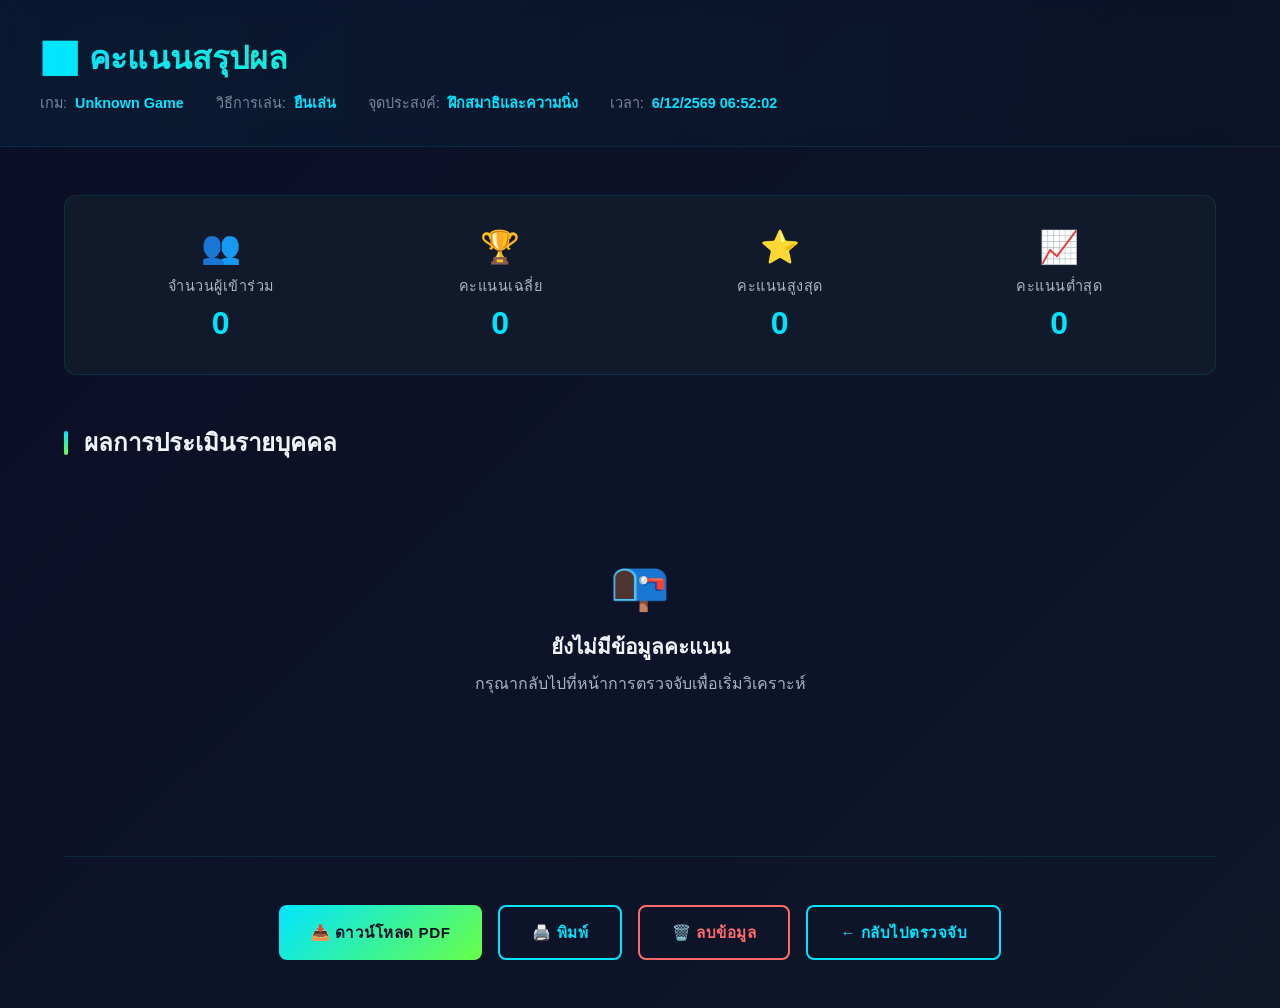
==== Website/Dashboard.html @ 904b0f70 "เพิ่มหน้า Dashboard เพื่อเเสดงผล" ====
<!doctype html>
<html lang="th">
<head>
    <meta charset="utf-8" />
    <title>NON | คะแนนสรุปผล</title>
    <meta name="viewport" content="width=device-width, initial-scale=1" />
    <style>
        * {
            margin: 0;
            padding: 0;
            box-sizing: border-box;
        }

        :root {
            --primary: #00e5ff;
            --accent-pink: #ff4081;
            --accent-green: #69ff47;
            --dark-bg: #0a0e27;
            --card-bg: #111a2a;
            --border-color: rgba(0, 229, 255, 0.1);
            --text-primary: #f0f4f8;
            --text-secondary: #a8b5c4;
            --success: #69ff47;
            --warning: #ffab00;
            --danger: #ff6b6b;
        }

        html {
            scroll-behavior: smooth;
        }

        body {
            font-family: 'Segoe UI', Tahoma, Geneva, Verdana, sans-serif;
            background: linear-gradient(135deg, var(--dark-bg) 0%, #0f1729 100%);
            color: var(--text-primary);
            min-height: 100vh;
            overflow-x: hidden;
        }

        /* Header */
        .header {
            background: linear-gradient(90deg, rgba(0, 229, 255, 0.05), transparent);
            border-bottom: 1px solid var(--border-color);
            padding: 2rem 1.5rem;
            position: sticky;
            top: 0;
            z-index: 100;
            backdrop-filter: blur(10px);
        }

        .header-content {
            max-width: 1200px;
            margin: 0 auto;
        }

        .header h1 {
            font-size: 2rem;
            font-weight: 600;
            margin-bottom: 0.5rem;
            background: linear-gradient(90deg, var(--primary), var(--accent-green));
            -webkit-background-clip: text;
            -webkit-text-fill-color: transparent;
            background-clip: text;
        }

        .header-meta {
            display: flex;
            gap: 2rem;
            font-size: 0.9rem;
            color: var(--text-secondary);
            flex-wrap: wrap;
        }

        .meta-item {
            display: flex;
            gap: 0.5rem;
            align-items: center;
        }

        .meta-label {
            opacity: 0.7;
        }

        .meta-value {
            color: var(--primary);
            font-weight: 600;
        }

        /* Container */
        .container {
            max-width: 1200px;
            margin: 0 auto;
            padding: 3rem 1.5rem;
        }

        /* Summary Section */
        .summary-grid {
            display: grid;
            grid-template-columns: repeat(auto-fit, minmax(280px, 1fr));
            gap: 2rem;
            margin-bottom: 4rem;
        }

        .summary-card {
            background: var(--card-bg);
            border: 1px solid var(--border-color);
            border-radius: 16px;
            padding: 2rem;
            position: relative;
            overflow: hidden;
            animation: slideUp 0.6s ease-out forwards;
            animation-delay: 0s;
        }

        .summary-card:nth-child(2) {
            animation-delay: 0.1s;
        }

        .summary-card:nth-child(3) {
            animation-delay: 0.2s;
        }

        @keyframes slideUp {
            from {
                opacity: 0;
                transform: translateY(20px);
            }
            to {
                opacity: 1;
                transform: translateY(0);
            }
        }

        .summary-card::before {
            content: '';
            position: absolute;
            top: 0;
            left: 0;
            right: 0;
            height: 3px;
            background: linear-gradient(90deg, var(--primary), var(--accent-green));
        }

        .summary-card h3 {
            font-size: 0.95rem;
            text-transform: uppercase;
            letter-spacing: 1px;
            color: var(--text-secondary);
            margin-bottom: 1rem;
            font-weight: 600;
        }

        .summary-value {
            font-size: 2.5rem;
            font-weight: 700;
            color: var(--primary);
            margin-bottom: 0.5rem;
            font-variant-numeric: tabular-nums;
        }

        .summary-subtitle {
            font-size: 0.85rem;
            color: var(--text-secondary);
        }

        /* Scores Section */
        .scores-section {
            margin-bottom: 4rem;
        }

        .section-title {
            font-size: 1.5rem;
            font-weight: 700;
            margin-bottom: 2rem;
            display: flex;
            align-items: center;
            gap: 1rem;
        }

        .section-title::before {
            content: '';
            width: 4px;
            height: 24px;
            background: linear-gradient(180deg, var(--primary), var(--accent-green));
            border-radius: 2px;
        }

        .score-cards-grid {
            display: grid;
            grid-template-columns: repeat(auto-fill, minmax(300px, 1fr));
            gap: 2rem;
        }

        .score-card {
            background: var(--card-bg);
            border: 1px solid var(--border-color);
            border-radius: 12px;
            padding: 2rem;
            animation: slideUp 0.6s ease-out forwards;
        }

        .score-card:nth-child(1) {
            animation-delay: 0.2s;
        }

        .score-card:nth-child(2) {
            animation-delay: 0.3s;
        }

        .score-card:nth-child(3) {
            animation-delay: 0.4s;
        }

        .score-card-header {
            display: flex;
            align-items: center;
            gap: 1rem;
            margin-bottom: 2rem;
        }

        .score-avatar {
            width: 50px;
            height: 50px;
            border-radius: 50%;
            display: flex;
            align-items: center;
            justify-content: center;
            font-weight: 700;
            font-size: 1.2rem;
            background: var(--primary);
            color: var(--dark-bg);
        }

        .score-card-title {
            flex: 1;
        }

        .score-card-name {
            font-size: 1.1rem;
            font-weight: 700;
            margin-bottom: 0.25rem;
        }

        .score-card-id {
            font-size: 0.85rem;
            color: var(--text-secondary);
        }

        .score-main {
            font-size: 2.2rem;
            font-weight: 800;
            background: linear-gradient(135deg, var(--primary), var(--accent-green));
            -webkit-background-clip: text;
            -webkit-text-fill-color: transparent;
            background-clip: text;
            margin-bottom: 1.5rem;
            font-variant-numeric: tabular-nums;
        }

        .score-breakdown {
            display: flex;
            flex-direction: column;
            gap: 1rem;
        }

        .breakdown-item {
            background: rgba(0, 229, 255, 0.05);
            border-left: 3px solid var(--primary);
            padding: 1rem;
            border-radius: 8px;
            animation: fadeIn 0.8s ease-out forwards;
        }

        .breakdown-item:nth-child(1) {
            animation-delay: 0.3s;
            border-left-color: var(--primary);
        }

        .breakdown-item:nth-child(2) {
            animation-delay: 0.4s;
            border-left-color: var(--accent-pink);
            background: rgba(255, 64, 129, 0.05);
        }

        .breakdown-item:nth-child(3) {
            animation-delay: 0.5s;
            border-left-color: var(--accent-green);
            background: rgba(105, 255, 71, 0.05);
        }

        @keyframes fadeIn {
            from {
                opacity: 0;
                transform: translateX(-10px);
            }
            to {
                opacity: 1;
                transform: translateX(0);
            }
        }

        .breakdown-label {
            font-size: 0.9rem;
            color: var(--text-secondary);
            margin-bottom: 0.5rem;
            display: flex;
            justify-content: space-between;
        }

        .breakdown-value {
            font-size: 1.3rem;
            font-weight: 700;
            color: var(--primary);
            font-variant-numeric: tabular-nums;
        }

        .breakdown-label-right {
            color: var(--text-primary);
            font-weight: 600;
        }

        .breakdown-bar {
            height: 6px;
            background: rgba(255, 255, 255, 0.1);
            border-radius: 3px;
            overflow: hidden;
            margin-top: 0.5rem;
        }

        .breakdown-fill {
            height: 100%;
            border-radius: 3px;
            background: linear-gradient(90deg, var(--primary), var(--accent-green));
            animation: fillBar 1s ease-out forwards;
            animation-delay: 0.6s;
        }

        @keyframes fillBar {
            from {
                width: 0;
            }
        }

        /* Summary Stats */
        .summary-stats {
            background: var(--card-bg);
            border: 1px solid var(--border-color);
            border-radius: 12px;
            padding: 2rem;
            margin-bottom: 3rem;
        }

        .stats-grid {
            display: grid;
            grid-template-columns: repeat(auto-fit, minmax(200px, 1fr));
            gap: 2rem;
        }

        .stat-item {
            text-align: center;
        }

        .stat-icon {
            font-size: 2rem;
            margin-bottom: 0.5rem;
        }

        .stat-title {
            font-size: 0.9rem;
            color: var(--text-secondary);
            margin-bottom: 0.5rem;
            text-transform: uppercase;
            letter-spacing: 0.5px;
        }

        .stat-value {
            font-size: 2rem;
            font-weight: 700;
            color: var(--primary);
            font-variant-numeric: tabular-nums;
        }

        /* Export Section */
        .export-section {
            margin-top: 4rem;
            padding-top: 3rem;
            border-top: 1px solid var(--border-color);
            display: flex;
            gap: 1rem;
            justify-content: center;
            flex-wrap: wrap;
        }

        .btn {
            padding: 0.85rem 2rem;
            border: none;
            border-radius: 8px;
            font-size: 0.95rem;
            font-weight: 600;
            cursor: pointer;
            transition: all 0.3s ease;
            text-transform: uppercase;
            letter-spacing: 0.5px;
        }

        .btn-primary {
            background: linear-gradient(135deg, var(--primary), var(--accent-green));
            color: var(--dark-bg);
        }

        .btn-primary:hover {
            transform: translateY(-2px);
            box-shadow: 0 8px 24px rgba(0, 229, 255, 0.3);
        }

        .btn-secondary {
            background: transparent;
            border: 2px solid var(--primary);
            color: var(--primary);
        }

        .btn-secondary:hover {
            background: rgba(0, 229, 255, 0.1);
        }

        .btn-danger {
            background: transparent;
            border: 2px solid var(--danger);
            color: var(--danger);
        }

        .btn-danger:hover {
            background: rgba(255, 107, 107, 0.1);
        }

        /* Empty State */
        .empty-state {
            text-align: center;
            padding: 4rem 2rem;
        }

        .empty-icon {
            font-size: 3rem;
            margin-bottom: 1rem;
        }

        .empty-title {
            font-size: 1.3rem;
            font-weight: 600;
            margin-bottom: 0.5rem;
        }

        .empty-desc {
            color: var(--text-secondary);
            margin-bottom: 2rem;
        }

        /* Responsive */
        @media (max-width: 768px) {
            .container {
                padding: 2rem 1rem;
            }

            .header {
                padding: 1.5rem 1rem;
            }

            .header h1 {
                font-size: 1.5rem;
            }

            .header-meta {
                gap: 1rem;
                font-size: 0.85rem;
            }

            .summary-value {
                font-size: 2rem;
            }

            .score-main {
                font-size: 1.8rem;
            }

            .summary-grid,
            .score-cards-grid {
                grid-template-columns: 1fr;
            }
        }

        /* Loading animation */
        @keyframes pulse {
            0%, 100% {
                opacity: 1;
            }
            50% {
                opacity: 0.5;
            }
        }

        .loading {
            animation: pulse 2s ease-in-out infinite;
        }
    </style>
</head>
<body>
    <div class="header">
        <div class="header-content">
            <h1>📊 คะแนนสรุปผล</h1>
            <div class="header-meta">
                <div class="meta-item">
                    <span class="meta-label">เกม:</span>
                    <span class="meta-value" id="gameName">—</span>
                </div>
                <div class="meta-item">
                    <span class="meta-label">วิธีการเล่น:</span>
                    <span class="meta-value" id="playMethod">—</span>
                </div>
                <div class="meta-item">
                    <span class="meta-label">จุดประสงค์:</span>
                    <span class="meta-value" id="objective">—</span>
                </div>
                <div class="meta-item">
                    <span class="meta-label">เวลา:</span>
                    <span class="meta-value" id="timestamp">—</span>
                </div>
            </div>
        </div>
    </div>

    <div class="container">
        <!-- Summary Stats -->
        <div class="summary-stats">
            <div class="stats-grid">
                <div class="stat-item">
                    <div class="stat-icon">👥</div>
                    <div class="stat-title">จำนวนผู้เข้าร่วม</div>
                    <div class="stat-value" id="totalParticipants">0</div>
                </div>
                <div class="stat-item">
                    <div class="stat-icon">🏆</div>
                    <div class="stat-title">คะแนนเฉลี่ย</div>
                    <div class="stat-value" id="averageScore">0</div>
                </div>
                <div class="stat-item">
                    <div class="stat-icon">⭐</div>
                    <div class="stat-title">คะแนนสูงสุด</div>
                    <div class="stat-value" id="maxScore">0</div>
                </div>
                <div class="stat-item">
                    <div class="stat-icon">📈</div>
                    <div class="stat-title">คะแนนต่ำสุด</div>
                    <div class="stat-value" id="minScore">0</div>
                </div>
            </div>
        </div>

        <!-- Scores Section -->
        <div class="scores-section">
            <h2 class="section-title">ผลการประเมินรายบุคคล</h2>
            <div class="score-cards-grid" id="scoresContainer">
                <div class="empty-state">
                    <div class="empty-icon">📭</div>
                    <div class="empty-title">ยังไม่มีข้อมูล</div>
                    <div class="empty-desc">กรุณากลับไปที่หน้าการตรวจจับเพื่อเริ่มวิเคราะห์</div>
                </div>
            </div>
        </div>

        <!-- Export Section -->
        <div class="export-section">
            <button class="btn btn-primary" onclick="exportPDF()">📥 ดาวน์โหลด PDF</button>
            <button class="btn btn-secondary" onclick="printPage()">🖨️ พิมพ์</button>
            <button class="btn btn-danger" onclick="clearData()">🗑️ ลบข้อมูล</button>
            <button class="btn btn-secondary" onclick="backToDetection()">← กลับไปตรวจจับ</button>
        </div>
    </div>

    <script>
        // ======================================================
        // Data Management
        // ======================================================
        const PLAY_LABEL = {
            sitting:  "นั่งเล่น",
            standing: "ยืนเล่น",
        };
        const OBJ_LABEL = {
            attention:   "ฝึกสมาธิและความนิ่ง",
            fine_motor:  "กล้ามเนื้อมัดเล็ก",
            gross_motor: "กล้ามเนื้อมัดใหญ่",
        };

        // Retrieve data from sessionStorage (set by index.html)
        function getScoresData() {
            const dataStr = sessionStorage.getItem('sessionScores');
            if (!dataStr) return null;
            try {
                return JSON.parse(dataStr);
            } catch {
                return null;
            }
        }

        function getSessionParams() {
            return {
                playMethod: sessionStorage.getItem('playMethod') || 'standing',
                objective: sessionStorage.getItem('objective') || 'attention',
                gameName: sessionStorage.getItem('gameName') || 'Unknown Game',
            };
        }

        // ======================================================
        // Render Dashboard
        // ======================================================
        function renderDashboard() {
            const data = getScoresData();
            const params = getSessionParams();

            // Update header
            document.getElementById('gameName').textContent = decodeURIComponent(params.gameName);
            document.getElementById('playMethod').textContent = PLAY_LABEL[params.playMethod] || params.playMethod;
            document.getElementById('objective').textContent = OBJ_LABEL[params.objective] || params.objective;
            document.getElementById('timestamp').textContent = new Date().toLocaleString('th-TH');

            if (!data || data.length === 0) {
                document.getElementById('scoresContainer').innerHTML = `
                    <div class="empty-state" style="grid-column: 1 / -1">
                        <div class="empty-icon">📭</div>
                        <div class="empty-title">ยังไม่มีข้อมูลคะแนน</div>
                        <div class="empty-desc">กรุณากลับไปที่หน้าการตรวจจับเพื่อเริ่มวิเคราะห์</div>
                    </div>
                `;
                updateSummaryStats([]);
                return;
            }

            // Render score cards
            const html = data.map((child, idx) => {
                const avgScore = Math.round(
                    (child.scores.attention + child.scores.fine_motor + child.scores.gross_motor) / 3
                );
                const initials = child.name.substring(0, 2).toUpperCase();
                
                return `
                    <div class="score-card">
                        <div class="score-card-header">
                            <div class="score-avatar" style="background: ${child.color}">${initials}</div>
                            <div class="score-card-title">
                                <div class="score-card-name">${escapeHtml(child.name)}</div>
                                <div class="score-card-id">ID: ${child.track_id}</div>
                            </div>
                        </div>
                        <div class="score-main">${avgScore}</div>
                        <div class="score-breakdown">
                            <div class="breakdown-item">
                                <div class="breakdown-label">
                                    <span>สมาธิและความนิ่ง</span>
                                    <span class="breakdown-label-right">${child.scores.attention}</span>
                                </div>
                                <div class="breakdown-bar">
                                    <div class="breakdown-fill" style="width: ${child.scores.attention}%; background: linear-gradient(90deg, var(--primary), var(--accent-green))"></div>
                                </div>
                            </div>
                            <div class="breakdown-item">
                                <div class="breakdown-label">
                                    <span>กล้ามเนื้อมัดเล็ก</span>
                                    <span class="breakdown-label-right">${child.scores.fine_motor}</span>
                                </div>
                                <div class="breakdown-bar">
                                    <div class="breakdown-fill" style="width: ${child.scores.fine_motor}%; background: linear-gradient(90deg, var(--accent-pink), var(--accent-green))"></div>
                                </div>
                            </div>
                            <div class="breakdown-item">
                                <div class="breakdown-label">
                                    <span>กล้ามเนื้อมัดใหญ่</span>
                                    <span class="breakdown-label-right">${child.scores.gross_motor}</span>
                                </div>
                                <div class="breakdown-bar">
                                    <div class="breakdown-fill" style="width: ${child.scores.gross_motor}%; background: linear-gradient(90deg, var(--accent-green), var(--primary))"></div>
                                </div>
                            </div>
                        </div>
                    </div>
                `;
            }).join('');

            document.getElementById('scoresContainer').innerHTML = html;
            updateSummaryStats(data);
        }

        function updateSummaryStats(data) {
            if (!data || data.length === 0) {
                document.getElementById('totalParticipants').textContent = '0';
                document.getElementById('averageScore').textContent = '0';
                document.getElementById('maxScore').textContent = '0';
                document.getElementById('minScore').textContent = '0';
                return;
            }

            const scores = data.map(child => 
                Math.round((child.scores.attention + child.scores.fine_motor + child.scores.gross_motor) / 3)
            );

            document.getElementById('totalParticipants').textContent = data.length;
            document.getElementById('averageScore').textContent = Math.round(scores.reduce((a, b) => a + b, 0) / scores.length);
            document.getElementById('maxScore').textContent = Math.max(...scores);
            document.getElementById('minScore').textContent = Math.min(...scores);
        }

        function escapeHtml(text) {
            const div = document.createElement('div');
            div.textContent = text;
            return div.innerHTML;
        }

        // ======================================================
        // Export & Actions
        // ======================================================
        function exportPDF() {
            alert('PDF Export feature coming soon! (Requires jsPDF library)');
            // In production, implement with jsPDF or similar
        }

        function printPage() {
            window.print();
        }

        function clearData() {
            if (confirm('คุณแน่ใจหรือไม่ที่จะลบข้อมูลทั้งหมด?')) {
                sessionStorage.removeItem('sessionScores');
                sessionStorage.removeItem('playMethod');
                sessionStorage.removeItem('objective');
                sessionStorage.removeItem('gameName');
                renderDashboard();
            }
        }

        function backToDetection() {
            window.location.href = 'index.html';
        }

        // ======================================================
        // Init
        // ======================================================
        document.addEventListener('DOMContentLoaded', () => {
            renderDashboard();
        });
    </script>
</body>
</html>
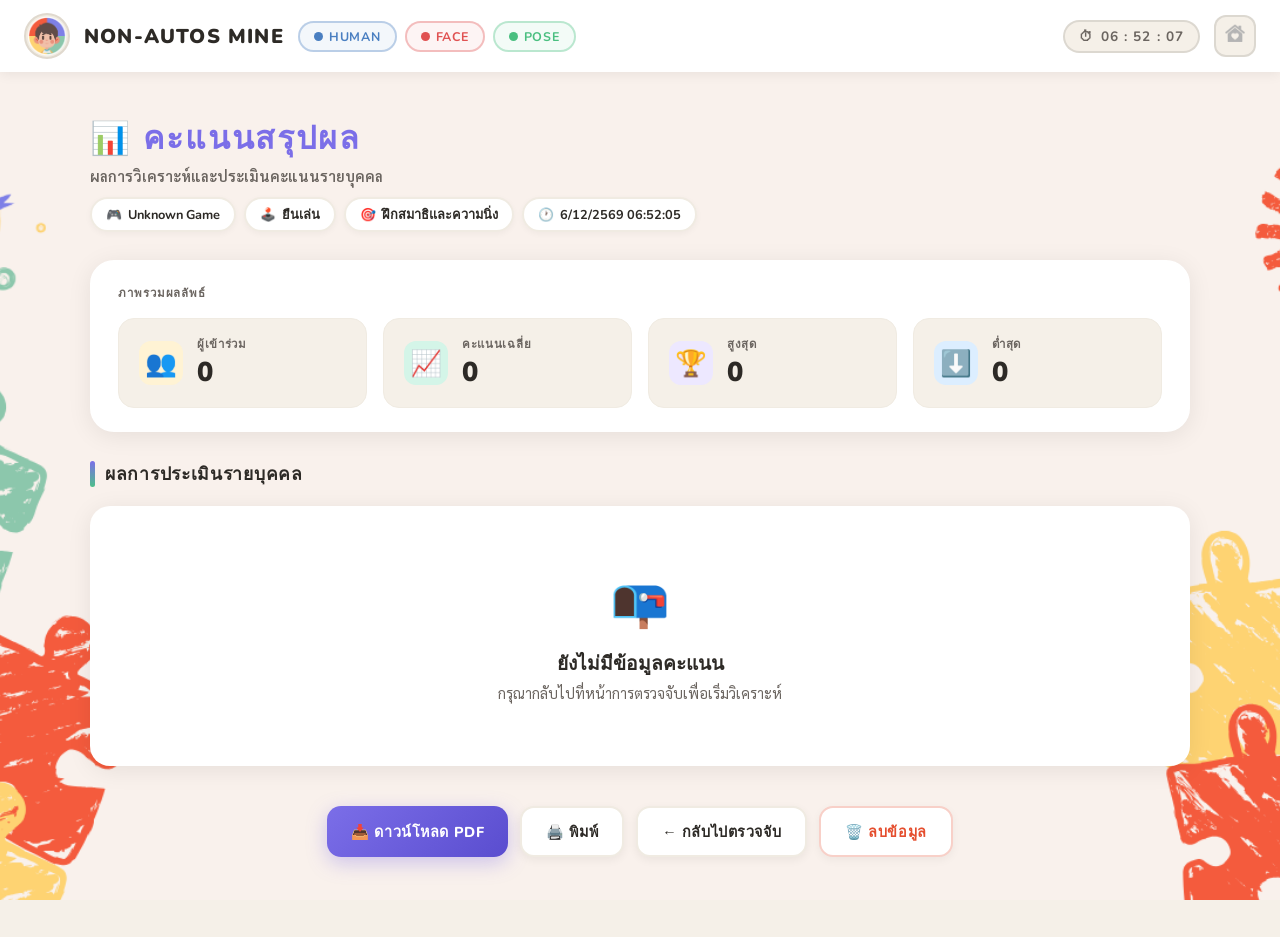
==== commit 2348d206: "แก้ UI ของหน้า DashBoard และลดการวัดคะแนนให้เหลือเพียงการตรวจจับจากการเคลื่อนไหว" ====
--- a/Website/Dashboard.html
+++ b/Website/Dashboard.html
@@ -4,747 +4,780 @@
     <meta charset="utf-8" />
     <title>NON | คะแนนสรุปผล</title>
     <meta name="viewport" content="width=device-width, initial-scale=1" />
+    <link rel="preconnect" href="https://fonts.googleapis.com">
+    <link href="https://fonts.googleapis.com/css2?family=Nunito:wght@400;600;700;800;900&family=Sarabun:wght@400;600;700&display=swap" rel="stylesheet">
     <style>
-        * {
+        *, *::before, *::after {
+            box-sizing: border-box;
             margin: 0;
             padding: 0;
-            box-sizing: border-box;
         }
 
         :root {
-            --primary: #00e5ff;
-            --accent-pink: #ff4081;
-            --accent-green: #69ff47;
-            --dark-bg: #0a0e27;
-            --card-bg: #111a2a;
-            --border-color: rgba(0, 229, 255, 0.1);
-            --text-primary: #f0f4f8;
-            --text-secondary: #a8b5c4;
-            --success: #69ff47;
-            --warning: #ffab00;
-            --danger: #ff6b6b;
-        }
-
-        html {
-            scroll-behavior: smooth;
-        }
-
-        body {
-            font-family: 'Segoe UI', Tahoma, Geneva, Verdana, sans-serif;
-            background: linear-gradient(135deg, var(--dark-bg) 0%, #0f1729 100%);
-            color: var(--text-primary);
-            min-height: 100vh;
+            --bg: #f5f0e8;
+            --white: #ffffff;
+            --ink: #2d2a26;
+            --ink-soft: #6b6560;
+            --red: #e54e2e;
+            --orange: #f4a020;
+            --teal: #4dbf8a;
+            --purple: #7b6ee8;
+            --col-human: #4a7fc1;
+            --col-face: #e05252;
+            --col-pose: #4abf80;
+            --shadow: 0 4px 24px rgba(0,0,0,0.08);
+            --border: #f0ebe2;
+        }
+
+        html, body {
+            min-height: 100%;
+            background: url('image/BG.png') no-repeat center center fixed;
+            background-size: cover;
+            background-color: var(--bg);
+            font-family: 'Nunito', 'Sarabun', sans-serif;
+            color: var(--ink);
             overflow-x: hidden;
         }
 
-        /* Header */
+        /* ===== HEADER ===== */
         .header {
-            background: linear-gradient(90deg, rgba(0, 229, 255, 0.05), transparent);
-            border-bottom: 1px solid var(--border-color);
-            padding: 2rem 1.5rem;
             position: sticky;
             top: 0;
             z-index: 100;
-            backdrop-filter: blur(10px);
-        }
-
-        .header-content {
-            max-width: 1200px;
+            height: 72px;
+            background: var(--white);
+            box-shadow: 0 2px 12px rgba(0,0,0,0.07);
+            display: flex;
+            align-items: center;
+            gap: 14px;
+            padding: 0 24px;
+        }
+
+        .logo-avatar {
+            width: 46px; height: 46px;
+            border-radius: 50%;
+            overflow: hidden;
+            flex-shrink: 0;
+            background: #f0ebe0;
+            display: flex; align-items: center; justify-content: center;
+            font-size: 0.6rem;
+            color: var(--ink-soft);
+            text-align: center;
+            line-height: 1.2;
+            border: 2px solid #e0d9ce;
+            cursor: pointer;
+        }
+        .logo-avatar img {
+            width: 100%; height: 100%;
+            object-fit: cover;
+            display: block;
+        }
+
+        .header-title {
+            font-size: 1.25rem;
+            font-weight: 900;
+            letter-spacing: 0.06em;
+            color: var(--ink);
+            text-transform: uppercase;
+        }
+
+        .ws-pills { display: flex; gap: 8px; }
+        .ws-pill {
+            display: flex; align-items: center; gap: 6px;
+            border-radius: 99px;
+            padding: 5px 14px;
+            font-size: 0.78rem;
+            font-weight: 700;
+            letter-spacing: 0.06em;
+            border: 2px solid;
+        }
+        .pill-dot { width: 9px; height: 9px; border-radius: 50%; }
+        .pill-human { border-color: #4a7fc155; color: var(--col-human); background: #4a7fc110; }
+        .pill-face  { border-color: #e0525255; color: var(--col-face);  background: #e0525210; }
+        .pill-pose  { border-color: #4abf8055; color: var(--col-pose);  background: #4abf8010; }
+
+        .header-right {
+            margin-left: auto;
+            display: flex; align-items: center; gap: 14px;
+        }
+
+        .clock-pill {
+            display: flex; align-items: center; gap: 7px;
+            border: 2px solid rgba(0,0,0,0.1);
+            border-radius: 99px;
+            padding: 5px 14px;
+            font-size: 0.85rem;
+            font-weight: 700;
+            letter-spacing: 0.08em;
+            color: var(--ink-soft);
+            background: var(--bg);
+        }
+
+        .home-btn {
+            width: 42px; height: 42px;
+            border-radius: 12px;
+            background: var(--bg);
+            border: 2px solid rgba(0,0,0,0.1);
+            display: flex; align-items: center; justify-content: center;
+            cursor: pointer;
+            transition: background 0.2s;
+            text-decoration: none;
+            overflow: hidden;
+            color: var(--ink-soft);
+            font-size: 0.55rem;
+            text-align: center;
+            line-height: 1.3;
+        }
+        .home-btn:hover { background: #ebe4d8; }
+        .home-btn img {
+            width: 100%; height: 100%;
+            object-fit: cover;
+            display: block;
+        }
+
+        /* ===== PAGE ===== */
+        .page {
+            position: relative; z-index: 1;
+            padding: 40px 20px 80px;
+            min-height: calc(100vh - 72px);
+        }
+
+        .page-inner {
+            max-width: 1100px;
             margin: 0 auto;
         }
 
-        .header h1 {
+        /* ===== PAGE TITLE ===== */
+        .page-title-bar {
+            margin-bottom: 28px;
+            animation: card-in 0.4s cubic-bezier(.22,1,.36,1) both;
+        }
+
+        .page-title {
             font-size: 2rem;
+            font-weight: 900;
+            letter-spacing: 0.06em;
+            text-transform: uppercase;
+            color: var(--purple);
+            font-family: 'Nunito', sans-serif;
+        }
+
+        .page-subtitle {
+            font-size: 0.92rem;
+            color: var(--ink-soft);
+            margin-top: 3px;
+            font-family: 'Sarabun', sans-serif;
             font-weight: 600;
-            margin-bottom: 0.5rem;
-            background: linear-gradient(90deg, var(--primary), var(--accent-green));
-            -webkit-background-clip: text;
-            -webkit-text-fill-color: transparent;
-            background-clip: text;
-        }
-
-        .header-meta {
-            display: flex;
-            gap: 2rem;
-            font-size: 0.9rem;
-            color: var(--text-secondary);
+        }
+
+        /* ===== META PILLS ===== */
+        .meta-pills {
+            display: flex;
             flex-wrap: wrap;
-        }
-
-        .meta-item {
-            display: flex;
-            gap: 0.5rem;
+            gap: 8px;
+            margin-top: 12px;
+        }
+
+        .meta-pill {
+            display: flex; align-items: center; gap: 6px;
+            background: var(--white);
+            border: 2px solid var(--border);
+            border-radius: 99px;
+            padding: 5px 14px;
+            font-size: 0.8rem;
+            font-weight: 700;
+            color: var(--ink-soft);
+            font-family: 'Nunito', sans-serif;
+            box-shadow: 0 2px 6px rgba(0,0,0,0.04);
+        }
+
+        .meta-pill strong {
+            color: var(--ink);
+        }
+
+        /* ===== STATS CARD ===== */
+        .stats-card {
+            background: var(--white);
+            border-radius: 24px;
+            box-shadow: var(--shadow);
+            padding: 24px 28px;
+            margin-bottom: 28px;
+            animation: card-in 0.45s cubic-bezier(.22,1,.36,1) both;
+            animation-delay: 0.05s;
+        }
+
+        .stats-card-title {
+            font-size: 0.72rem;
+            font-weight: 700;
+            text-transform: uppercase;
+            letter-spacing: 0.08em;
+            color: var(--ink-soft);
+            margin-bottom: 16px;
+            font-family: 'Nunito', sans-serif;
+        }
+
+        .stats-grid {
+            display: grid;
+            grid-template-columns: repeat(auto-fit, minmax(180px, 1fr));
+            gap: 16px;
+        }
+
+        .stat-item {
+            background: var(--bg);
+            border-radius: 16px;
+            padding: 16px 20px;
+            display: flex;
             align-items: center;
-        }
-
-        .meta-label {
-            opacity: 0.7;
-        }
-
-        .meta-value {
-            color: var(--primary);
-            font-weight: 600;
-        }
-
-        /* Container */
-        .container {
-            max-width: 1200px;
-            margin: 0 auto;
-            padding: 3rem 1.5rem;
-        }
-
-        /* Summary Section */
-        .summary-grid {
-            display: grid;
-            grid-template-columns: repeat(auto-fit, minmax(280px, 1fr));
-            gap: 2rem;
-            margin-bottom: 4rem;
-        }
-
-        .summary-card {
-            background: var(--card-bg);
-            border: 1px solid var(--border-color);
-            border-radius: 16px;
-            padding: 2rem;
-            position: relative;
-            overflow: hidden;
-            animation: slideUp 0.6s ease-out forwards;
-            animation-delay: 0s;
-        }
-
-        .summary-card:nth-child(2) {
-            animation-delay: 0.1s;
-        }
-
-        .summary-card:nth-child(3) {
-            animation-delay: 0.2s;
-        }
-
-        @keyframes slideUp {
-            from {
-                opacity: 0;
-                transform: translateY(20px);
-            }
-            to {
-                opacity: 1;
-                transform: translateY(0);
-            }
-        }
-
-        .summary-card::before {
-            content: '';
-            position: absolute;
-            top: 0;
-            left: 0;
-            right: 0;
-            height: 3px;
-            background: linear-gradient(90deg, var(--primary), var(--accent-green));
-        }
-
-        .summary-card h3 {
-            font-size: 0.95rem;
+            gap: 14px;
+            border: 1.5px solid var(--border);
+        }
+
+        .stat-icon {
+            font-size: 1.6rem;
+            flex-shrink: 0;
+            width: 44px; height: 44px;
+            border-radius: 12px;
+            display: flex; align-items: center; justify-content: center;
+        }
+        .stat-icon.yellow { background: #fff3d4; }
+        .stat-icon.green  { background: #d4f5e8; }
+        .stat-icon.purple { background: #ede8ff; }
+        .stat-icon.blue   { background: #dceeff; }
+
+        .stat-title {
+            font-size: 0.72rem;
+            font-weight: 700;
+            color: var(--ink-soft);
             text-transform: uppercase;
-            letter-spacing: 1px;
-            color: var(--text-secondary);
-            margin-bottom: 1rem;
-            font-weight: 600;
-        }
-
-        .summary-value {
-            font-size: 2.5rem;
-            font-weight: 700;
-            color: var(--primary);
-            margin-bottom: 0.5rem;
+            letter-spacing: 0.06em;
+            font-family: 'Nunito', sans-serif;
+        }
+
+        .stat-value {
+            font-size: 1.7rem;
+            font-weight: 900;
+            color: var(--ink);
+            font-family: 'Nunito', sans-serif;
             font-variant-numeric: tabular-nums;
-        }
-
-        .summary-subtitle {
-            font-size: 0.85rem;
-            color: var(--text-secondary);
-        }
-
-        /* Scores Section */
-        .scores-section {
-            margin-bottom: 4rem;
-        }
-
-        .section-title {
-            font-size: 1.5rem;
-            font-weight: 700;
-            margin-bottom: 2rem;
+            margin-top: 1px;
+        }
+
+        /* ===== SECTION HEADING ===== */
+        .section-heading {
             display: flex;
             align-items: center;
-            gap: 1rem;
-        }
-
-        .section-title::before {
-            content: '';
-            width: 4px;
-            height: 24px;
-            background: linear-gradient(180deg, var(--primary), var(--accent-green));
-            border-radius: 2px;
-        }
-
+            gap: 10px;
+            margin-bottom: 18px;
+            margin-top: 8px;
+        }
+
+        .section-heading-bar {
+            width: 5px; height: 26px;
+            border-radius: 3px;
+            background: linear-gradient(180deg, var(--purple), var(--teal));
+            flex-shrink: 0;
+        }
+
+        .section-heading-text {
+            font-size: 1.1rem;
+            font-weight: 900;
+            letter-spacing: 0.04em;
+            text-transform: uppercase;
+            color: var(--ink);
+            font-family: 'Nunito', sans-serif;
+        }
+
+        /* ===== SCORE CARDS GRID ===== */
         .score-cards-grid {
             display: grid;
             grid-template-columns: repeat(auto-fill, minmax(300px, 1fr));
-            gap: 2rem;
+            gap: 20px;
+            margin-bottom: 32px;
         }
 
         .score-card {
-            background: var(--card-bg);
-            border: 1px solid var(--border-color);
+            background: var(--white);
+            border-radius: 20px;
+            box-shadow: var(--shadow);
+            overflow: hidden;
+            animation: card-in 0.5s cubic-bezier(.22,1,.36,1) both;
+        }
+
+        .score-card:nth-child(1) { animation-delay: 0.1s; }
+        .score-card:nth-child(2) { animation-delay: 0.17s; }
+        .score-card:nth-child(3) { animation-delay: 0.24s; }
+        .score-card:nth-child(4) { animation-delay: 0.31s; }
+        .score-card:nth-child(5) { animation-delay: 0.38s; }
+        .score-card:nth-child(6) { animation-delay: 0.45s; }
+
+        .score-card-top {
+            padding: 20px 20px 16px;
+            border-bottom: 1.5px solid var(--border);
+        }
+
+        .score-card-header {
+            display: flex;
+            align-items: center;
+            gap: 14px;
+            margin-bottom: 14px;
+        }
+
+        .score-avatar {
+            width: 48px; height: 48px;
+            border-radius: 50%;
+            display: flex; align-items: center; justify-content: center;
+            font-weight: 900;
+            font-size: 1.1rem;
+            color: white;
+            font-family: 'Nunito', sans-serif;
+            flex-shrink: 0;
+        }
+
+        .score-card-name {
+            font-size: 1.05rem;
+            font-weight: 800;
+            color: var(--ink);
+            font-family: 'Nunito', sans-serif;
+        }
+
+        .score-card-id {
+            font-size: 0.78rem;
+            color: var(--ink-soft);
+            font-family: 'Sarabun', sans-serif;
+            margin-top: 1px;
+        }
+
+        .score-main-wrap {
+            display: flex;
+            align-items: baseline;
+            gap: 6px;
+        }
+
+        .score-main {
+            font-size: 2.4rem;
+            font-weight: 900;
+            color: var(--purple);
+            font-family: 'Nunito', sans-serif;
+            font-variant-numeric: tabular-nums;
+        }
+
+        .score-main-label {
+            font-size: 0.78rem;
+            font-weight: 700;
+            color: var(--ink-soft);
+            text-transform: uppercase;
+            letter-spacing: 0.06em;
+            font-family: 'Nunito', sans-serif;
+        }
+
+        .score-card-body {
+            padding: 16px 20px 20px;
+            display: flex;
+            flex-direction: column;
+            gap: 10px;
+            background: #faf7f2;
+        }
+
+        .breakdown-item {
+            background: var(--white);
             border-radius: 12px;
-            padding: 2rem;
-            animation: slideUp 0.6s ease-out forwards;
-        }
-
-        .score-card:nth-child(1) {
-            animation-delay: 0.2s;
-        }
-
-        .score-card:nth-child(2) {
-            animation-delay: 0.3s;
-        }
-
-        .score-card:nth-child(3) {
-            animation-delay: 0.4s;
-        }
-
-        .score-card-header {
-            display: flex;
+            padding: 10px 14px;
+            border: 1.5px solid var(--border);
+        }
+
+        .breakdown-label-row {
+            display: flex;
+            justify-content: space-between;
             align-items: center;
-            gap: 1rem;
-            margin-bottom: 2rem;
-        }
-
-        .score-avatar {
-            width: 50px;
-            height: 50px;
-            border-radius: 50%;
-            display: flex;
-            align-items: center;
-            justify-content: center;
+            margin-bottom: 6px;
+        }
+
+        .breakdown-label-text {
+            font-size: 0.78rem;
             font-weight: 700;
-            font-size: 1.2rem;
-            background: var(--primary);
-            color: var(--dark-bg);
-        }
-
-        .score-card-title {
-            flex: 1;
-        }
-
-        .score-card-name {
-            font-size: 1.1rem;
-            font-weight: 700;
-            margin-bottom: 0.25rem;
-        }
-
-        .score-card-id {
-            font-size: 0.85rem;
-            color: var(--text-secondary);
-        }
-
-        .score-main {
-            font-size: 2.2rem;
+            color: var(--ink-soft);
+            text-transform: uppercase;
+            letter-spacing: 0.05em;
+            font-family: 'Nunito', sans-serif;
+        }
+
+        .breakdown-score {
+            font-size: 0.88rem;
             font-weight: 800;
-            background: linear-gradient(135deg, var(--primary), var(--accent-green));
-            -webkit-background-clip: text;
-            -webkit-text-fill-color: transparent;
-            background-clip: text;
-            margin-bottom: 1.5rem;
-            font-variant-numeric: tabular-nums;
-        }
-
-        .score-breakdown {
-            display: flex;
-            flex-direction: column;
-            gap: 1rem;
-        }
-
-        .breakdown-item {
-            background: rgba(0, 229, 255, 0.05);
-            border-left: 3px solid var(--primary);
-            padding: 1rem;
-            border-radius: 8px;
-            animation: fadeIn 0.8s ease-out forwards;
-        }
-
-        .breakdown-item:nth-child(1) {
-            animation-delay: 0.3s;
-            border-left-color: var(--primary);
-        }
-
-        .breakdown-item:nth-child(2) {
-            animation-delay: 0.4s;
-            border-left-color: var(--accent-pink);
-            background: rgba(255, 64, 129, 0.05);
-        }
-
-        .breakdown-item:nth-child(3) {
-            animation-delay: 0.5s;
-            border-left-color: var(--accent-green);
-            background: rgba(105, 255, 71, 0.05);
-        }
-
-        @keyframes fadeIn {
-            from {
-                opacity: 0;
-                transform: translateX(-10px);
-            }
-            to {
-                opacity: 1;
-                transform: translateX(0);
-            }
-        }
-
-        .breakdown-label {
-            font-size: 0.9rem;
-            color: var(--text-secondary);
-            margin-bottom: 0.5rem;
-            display: flex;
-            justify-content: space-between;
-        }
-
-        .breakdown-value {
-            font-size: 1.3rem;
-            font-weight: 700;
-            color: var(--primary);
-            font-variant-numeric: tabular-nums;
-        }
-
-        .breakdown-label-right {
-            color: var(--text-primary);
-            font-weight: 600;
+            color: var(--ink);
+            font-family: 'Nunito', sans-serif;
         }
 
         .breakdown-bar {
             height: 6px;
-            background: rgba(255, 255, 255, 0.1);
+            background: rgba(0,0,0,0.06);
             border-radius: 3px;
             overflow: hidden;
-            margin-top: 0.5rem;
         }
 
         .breakdown-fill {
             height: 100%;
             border-radius: 3px;
-            background: linear-gradient(90deg, var(--primary), var(--accent-green));
-            animation: fillBar 1s ease-out forwards;
-            animation-delay: 0.6s;
-        }
-
-        @keyframes fillBar {
-            from {
-                width: 0;
-            }
-        }
-
-        /* Summary Stats */
-        .summary-stats {
-            background: var(--card-bg);
-            border: 1px solid var(--border-color);
-            border-radius: 12px;
-            padding: 2rem;
-            margin-bottom: 3rem;
-        }
-
-        .stats-grid {
-            display: grid;
-            grid-template-columns: repeat(auto-fit, minmax(200px, 1fr));
-            gap: 2rem;
-        }
-
-        .stat-item {
+            transition: width 1s ease-out;
+        }
+
+        .fill-purple { background: linear-gradient(90deg, var(--purple), #a094f0); }
+        .fill-orange { background: linear-gradient(90deg, var(--orange), #f7c060); }
+        .fill-teal   { background: linear-gradient(90deg, var(--teal),   #7fdbaf); }
+
+        /* ===== EMPTY STATE ===== */
+        .empty-state {
+            grid-column: 1 / -1;
+            background: var(--white);
+            border-radius: 20px;
+            box-shadow: var(--shadow);
+            padding: 64px 32px;
             text-align: center;
-        }
-
-        .stat-icon {
-            font-size: 2rem;
-            margin-bottom: 0.5rem;
-        }
-
-        .stat-title {
-            font-size: 0.9rem;
-            color: var(--text-secondary);
-            margin-bottom: 0.5rem;
-            text-transform: uppercase;
-            letter-spacing: 0.5px;
-        }
-
-        .stat-value {
-            font-size: 2rem;
-            font-weight: 700;
-            color: var(--primary);
-            font-variant-numeric: tabular-nums;
-        }
-
-        /* Export Section */
-        .export-section {
-            margin-top: 4rem;
-            padding-top: 3rem;
-            border-top: 1px solid var(--border-color);
-            display: flex;
-            gap: 1rem;
-            justify-content: center;
-            flex-wrap: wrap;
-        }
-
-        .btn {
-            padding: 0.85rem 2rem;
-            border: none;
-            border-radius: 8px;
-            font-size: 0.95rem;
-            font-weight: 600;
-            cursor: pointer;
-            transition: all 0.3s ease;
-            text-transform: uppercase;
-            letter-spacing: 0.5px;
-        }
-
-        .btn-primary {
-            background: linear-gradient(135deg, var(--primary), var(--accent-green));
-            color: var(--dark-bg);
-        }
-
-        .btn-primary:hover {
-            transform: translateY(-2px);
-            box-shadow: 0 8px 24px rgba(0, 229, 255, 0.3);
-        }
-
-        .btn-secondary {
-            background: transparent;
-            border: 2px solid var(--primary);
-            color: var(--primary);
-        }
-
-        .btn-secondary:hover {
-            background: rgba(0, 229, 255, 0.1);
-        }
-
-        .btn-danger {
-            background: transparent;
-            border: 2px solid var(--danger);
-            color: var(--danger);
-        }
-
-        .btn-danger:hover {
-            background: rgba(255, 107, 107, 0.1);
-        }
-
-        /* Empty State */
-        .empty-state {
-            text-align: center;
-            padding: 4rem 2rem;
         }
 
         .empty-icon {
             font-size: 3rem;
-            margin-bottom: 1rem;
+            margin-bottom: 12px;
         }
 
         .empty-title {
-            font-size: 1.3rem;
-            font-weight: 600;
-            margin-bottom: 0.5rem;
+            font-size: 1.2rem;
+            font-weight: 800;
+            color: var(--ink);
+            font-family: 'Nunito', sans-serif;
+            margin-bottom: 6px;
         }
 
         .empty-desc {
-            color: var(--text-secondary);
-            margin-bottom: 2rem;
-        }
-
-        /* Responsive */
+            font-size: 0.9rem;
+            color: var(--ink-soft);
+            font-family: 'Sarabun', sans-serif;
+        }
+
+        /* ===== ACTION BUTTONS ===== */
+        .action-bar {
+            display: flex;
+            gap: 12px;
+            flex-wrap: wrap;
+            justify-content: center;
+            padding-top: 8px;
+        }
+
+        .btn {
+            display: flex; align-items: center; gap: 8px;
+            padding: 12px 24px;
+            border: none;
+            border-radius: 14px;
+            font-size: 0.9rem;
+            font-weight: 800;
+            letter-spacing: 0.04em;
+            cursor: pointer;
+            transition: transform 0.18s, box-shadow 0.18s;
+            font-family: 'Nunito', sans-serif;
+            white-space: nowrap;
+        }
+        .btn:hover { transform: translateY(-2px); }
+        .btn:active { transform: scale(0.99); }
+
+        .btn-primary {
+            background: linear-gradient(135deg, var(--purple) 0%, #5a4dcf 100%);
+            color: white;
+            box-shadow: 0 6px 20px rgba(123,110,232,0.35);
+        }
+        .btn-primary:hover { box-shadow: 0 10px 28px rgba(123,110,232,0.45); }
+
+        .btn-secondary {
+            background: var(--white);
+            color: var(--ink);
+            border: 2px solid var(--border);
+            box-shadow: 0 3px 10px rgba(0,0,0,0.06);
+        }
+        .btn-secondary:hover { background: #faf7f2; }
+
+        .btn-danger {
+            background: var(--white);
+            color: var(--red);
+            border: 2px solid #f8d0c8;
+            box-shadow: 0 3px 10px rgba(0,0,0,0.05);
+        }
+        .btn-danger:hover { background: #fff4f2; }
+
+        /* ===== ANIMATIONS ===== */
+        @keyframes card-in {
+            from { opacity: 0; transform: translateY(20px) scale(0.98); }
+            to   { opacity: 1; transform: translateY(0) scale(1); }
+        }
+
+        /* ===== RESPONSIVE ===== */
         @media (max-width: 768px) {
-            .container {
-                padding: 2rem 1rem;
-            }
-
-            .header {
-                padding: 1.5rem 1rem;
-            }
-
-            .header h1 {
-                font-size: 1.5rem;
-            }
-
-            .header-meta {
-                gap: 1rem;
-                font-size: 0.85rem;
-            }
-
-            .summary-value {
-                font-size: 2rem;
-            }
-
-            .score-main {
-                font-size: 1.8rem;
-            }
-
-            .summary-grid,
-            .score-cards-grid {
-                grid-template-columns: 1fr;
-            }
-        }
-
-        /* Loading animation */
-        @keyframes pulse {
-            0%, 100% {
-                opacity: 1;
-            }
-            50% {
-                opacity: 0.5;
-            }
-        }
-
-        .loading {
-            animation: pulse 2s ease-in-out infinite;
+            .page { padding: 24px 14px 64px; }
+            .ws-pills { display: none; }
+            .page-title { font-size: 1.5rem; }
+            .score-cards-grid { grid-template-columns: 1fr; }
+            .stats-grid { grid-template-columns: repeat(2, 1fr); }
+        }
+
+        @media (max-width: 480px) {
+            .stats-grid { grid-template-columns: 1fr; }
+            .action-bar { flex-direction: column; align-items: stretch; }
+            .btn { justify-content: center; }
         }
     </style>
 </head>
 <body>
-    <div class="header">
-        <div class="header-content">
-            <h1>📊 คะแนนสรุปผล</h1>
-            <div class="header-meta">
-                <div class="meta-item">
-                    <span class="meta-label">เกม:</span>
-                    <span class="meta-value" id="gameName">—</span>
+
+<!-- HEADER -->
+<header class="header">
+    <div class="logo-avatar" title="Logo">
+        <img src="image/logo.png" alt="NON Logo">
+    </div>
+    <div class="header-title">NON-Autos&nbsp;Mine</div>
+
+    <div class="ws-pills">
+        <div class="ws-pill pill-human">
+            <span class="pill-dot" style="background:var(--col-human)"></span>
+            HUMAN
+        </div>
+        <div class="ws-pill pill-face">
+            <span class="pill-dot" style="background:var(--col-face)"></span>
+            FACE
+        </div>
+        <div class="ws-pill pill-pose">
+            <span class="pill-dot" style="background:var(--col-pose)"></span>
+            POSE
+        </div>
+    </div>
+
+    <div class="header-right">
+        <div class="clock-pill">
+            <span>⏱</span>
+            <span id="clock">00 : 00 : 00</span>
+        </div>
+        <a href="select.html" class="home-btn" title="กลับหน้าตั้งค่า">
+            <img src="image/class.png" alt="Home">
+        </a>
+    </div>
+</header>
+
+<!-- PAGE -->
+<main class="page">
+    <div class="page-inner">
+
+        <!-- Page Title -->
+        <div class="page-title-bar">
+            <div class="page-title">📊 คะแนนสรุปผล</div>
+            <div class="page-subtitle">ผลการวิเคราะห์และประเมินคะแนนรายบุคคล</div>
+            <div class="meta-pills">
+                <div class="meta-pill">🎮 <strong id="gameName">—</strong></div>
+                <div class="meta-pill">🕹️ <strong id="playMethod">—</strong></div>
+                <div class="meta-pill">🎯 <strong id="objective">—</strong></div>
+                <div class="meta-pill">🕐 <strong id="timestamp">—</strong></div>
+            </div>
+        </div>
+
+        <!-- Stats Card -->
+        <div class="stats-card">
+            <div class="stats-card-title">ภาพรวมผลลัพธ์</div>
+            <div class="stats-grid">
+                <div class="stat-item">
+                    <div class="stat-icon yellow">👥</div>
+                    <div>
+                        <div class="stat-title">ผู้เข้าร่วม</div>
+                        <div class="stat-value" id="totalParticipants">0</div>
+                    </div>
                 </div>
-                <div class="meta-item">
-                    <span class="meta-label">วิธีการเล่น:</span>
-                    <span class="meta-value" id="playMethod">—</span>
+                <div class="stat-item">
+                    <div class="stat-icon green">📈</div>
+                    <div>
+                        <div class="stat-title">คะแนนเฉลี่ย</div>
+                        <div class="stat-value" id="averageScore">0</div>
+                    </div>
                 </div>
-                <div class="meta-item">
-                    <span class="meta-label">จุดประสงค์:</span>
-                    <span class="meta-value" id="objective">—</span>
+                <div class="stat-item">
+                    <div class="stat-icon purple">🏆</div>
+                    <div>
+                        <div class="stat-title">สูงสุด</div>
+                        <div class="stat-value" id="maxScore">0</div>
+                    </div>
                 </div>
-                <div class="meta-item">
-                    <span class="meta-label">เวลา:</span>
-                    <span class="meta-value" id="timestamp">—</span>
+                <div class="stat-item">
+                    <div class="stat-icon blue">⬇️</div>
+                    <div>
+                        <div class="stat-title">ต่ำสุด</div>
+                        <div class="stat-value" id="minScore">0</div>
+                    </div>
                 </div>
             </div>
         </div>
+
+        <!-- Score Cards -->
+        <div class="section-heading">
+            <div class="section-heading-bar"></div>
+            <div class="section-heading-text">ผลการประเมินรายบุคคล</div>
+        </div>
+
+        <div class="score-cards-grid" id="scoresContainer">
+            <div class="empty-state">
+                <div class="empty-icon">📭</div>
+                <div class="empty-title">ยังไม่มีข้อมูล</div>
+                <div class="empty-desc">กรุณากลับไปที่หน้าการตรวจจับเพื่อเริ่มวิเคราะห์</div>
+            </div>
+        </div>
+
+        <!-- Action Buttons -->
+        <div class="action-bar">
+            <button class="btn btn-primary" onclick="exportPDF()">📥 ดาวน์โหลด PDF</button>
+            <button class="btn btn-secondary" onclick="printPage()">🖨️ พิมพ์</button>
+            <button class="btn btn-secondary" onclick="backToDetection()">← กลับไปตรวจจับ</button>
+            <button class="btn btn-danger" onclick="clearData()">🗑️ ลบข้อมูล</button>
+        </div>
+
     </div>
-
-    <div class="container">
-        <!-- Summary Stats -->
-        <div class="summary-stats">
-            <div class="stats-grid">
-                <div class="stat-item">
-                    <div class="stat-icon">👥</div>
-                    <div class="stat-title">จำนวนผู้เข้าร่วม</div>
-                    <div class="stat-value" id="totalParticipants">0</div>
-                </div>
-                <div class="stat-item">
-                    <div class="stat-icon">🏆</div>
-                    <div class="stat-title">คะแนนเฉลี่ย</div>
-                    <div class="stat-value" id="averageScore">0</div>
-                </div>
-                <div class="stat-item">
-                    <div class="stat-icon">⭐</div>
-                    <div class="stat-title">คะแนนสูงสุด</div>
-                    <div class="stat-value" id="maxScore">0</div>
-                </div>
-                <div class="stat-item">
-                    <div class="stat-icon">📈</div>
-                    <div class="stat-title">คะแนนต่ำสุด</div>
-                    <div class="stat-value" id="minScore">0</div>
-                </div>
-            </div>
-        </div>
-
-        <!-- Scores Section -->
-        <div class="scores-section">
-            <h2 class="section-title">ผลการประเมินรายบุคคล</h2>
-            <div class="score-cards-grid" id="scoresContainer">
+</main>
+
+<script>
+    // ======================================================
+    // Clock
+    // ======================================================
+    const clockEl = document.getElementById('clock');
+    function tick() {
+        const t = new Date();
+        const pad = n => String(n).padStart(2, '0');
+        clockEl.textContent = `${pad(t.getHours())} : ${pad(t.getMinutes())} : ${pad(t.getSeconds())}`;
+    }
+    tick(); setInterval(tick, 1000);
+
+    // ======================================================
+    // Data Management
+    // ======================================================
+    const PLAY_LABEL = {
+        sitting:  "นั่งเล่น",
+        standing: "ยืนเล่น",
+    };
+    const OBJ_LABEL = {
+        attention:   "ฝึกสมาธิและความนิ่ง",
+        fine_motor:  "กล้ามเนื้อมัดเล็ก",
+        gross_motor: "กล้ามเนื้อมัดใหญ่",
+    };
+
+    function getScoresData() {
+        const dataStr = sessionStorage.getItem('sessionScores');
+        if (!dataStr) return null;
+        try { return JSON.parse(dataStr); } catch { return null; }
+    }
+
+    function getSessionParams() {
+        return {
+            playMethod: sessionStorage.getItem('playMethod') || 'standing',
+            objective:  sessionStorage.getItem('objective')  || 'attention',
+            gameName:   sessionStorage.getItem('gameName')   || 'Unknown Game',
+        };
+    }
+
+    // ======================================================
+    // Render Dashboard
+    // ======================================================
+    function renderDashboard() {
+        const data   = getScoresData();
+        const params = getSessionParams();
+
+        document.getElementById('gameName').textContent    = decodeURIComponent(params.gameName);
+        document.getElementById('playMethod').textContent  = PLAY_LABEL[params.playMethod] || params.playMethod;
+        document.getElementById('objective').textContent   = OBJ_LABEL[params.objective]   || params.objective;
+        document.getElementById('timestamp').textContent   = new Date().toLocaleString('th-TH');
+
+        if (!data || data.length === 0) {
+            document.getElementById('scoresContainer').innerHTML = `
                 <div class="empty-state">
                     <div class="empty-icon">📭</div>
-                    <div class="empty-title">ยังไม่มีข้อมูล</div>
+                    <div class="empty-title">ยังไม่มีข้อมูลคะแนน</div>
                     <div class="empty-desc">กรุณากลับไปที่หน้าการตรวจจับเพื่อเริ่มวิเคราะห์</div>
-                </div>
-            </div>
-        </div>
-
-        <!-- Export Section -->
-        <div class="export-section">
-            <button class="btn btn-primary" onclick="exportPDF()">📥 ดาวน์โหลด PDF</button>
-            <button class="btn btn-secondary" onclick="printPage()">🖨️ พิมพ์</button>
-            <button class="btn btn-danger" onclick="clearData()">🗑️ ลบข้อมูล</button>
-            <button class="btn btn-secondary" onclick="backToDetection()">← กลับไปตรวจจับ</button>
-        </div>
-    </div>
-
-    <script>
-        // ======================================================
-        // Data Management
-        // ======================================================
-        const PLAY_LABEL = {
-            sitting:  "นั่งเล่น",
-            standing: "ยืนเล่น",
-        };
-        const OBJ_LABEL = {
-            attention:   "ฝึกสมาธิและความนิ่ง",
-            fine_motor:  "กล้ามเนื้อมัดเล็ก",
-            gross_motor: "กล้ามเนื้อมัดใหญ่",
-        };
-
-        // Retrieve data from sessionStorage (set by index.html)
-        function getScoresData() {
-            const dataStr = sessionStorage.getItem('sessionScores');
-            if (!dataStr) return null;
-            try {
-                return JSON.parse(dataStr);
-            } catch {
-                return null;
-            }
-        }
-
-        function getSessionParams() {
-            return {
-                playMethod: sessionStorage.getItem('playMethod') || 'standing',
-                objective: sessionStorage.getItem('objective') || 'attention',
-                gameName: sessionStorage.getItem('gameName') || 'Unknown Game',
-            };
-        }
-
-        // ======================================================
-        // Render Dashboard
-        // ======================================================
-        function renderDashboard() {
-            const data = getScoresData();
-            const params = getSessionParams();
-
-            // Update header
-            document.getElementById('gameName').textContent = decodeURIComponent(params.gameName);
-            document.getElementById('playMethod').textContent = PLAY_LABEL[params.playMethod] || params.playMethod;
-            document.getElementById('objective').textContent = OBJ_LABEL[params.objective] || params.objective;
-            document.getElementById('timestamp').textContent = new Date().toLocaleString('th-TH');
-
-            if (!data || data.length === 0) {
-                document.getElementById('scoresContainer').innerHTML = `
-                    <div class="empty-state" style="grid-column: 1 / -1">
-                        <div class="empty-icon">📭</div>
-                        <div class="empty-title">ยังไม่มีข้อมูลคะแนน</div>
-                        <div class="empty-desc">กรุณากลับไปที่หน้าการตรวจจับเพื่อเริ่มวิเคราะห์</div>
-                    </div>
-                `;
-                updateSummaryStats([]);
-                return;
-            }
-
-            // Render score cards
-            const html = data.map((child, idx) => {
-                const avgScore = Math.round(
-                    (child.scores.attention + child.scores.fine_motor + child.scores.gross_motor) / 3
-                );
-                const initials = child.name.substring(0, 2).toUpperCase();
-                
-                return `
-                    <div class="score-card">
+                </div>`;
+            updateSummaryStats([]);
+            return;
+        }
+
+        const html = data.map((child) => {
+            const avgScore = Math.round(
+                (child.scores.attention + child.scores.fine_motor + child.scores.gross_motor) / 3
+            );
+            const initials = child.name.substring(0, 2).toUpperCase();
+
+            return `
+                <div class="score-card">
+                    <div class="score-card-top">
                         <div class="score-card-header">
-                            <div class="score-avatar" style="background: ${child.color}">${initials}</div>
-                            <div class="score-card-title">
+                            <div class="score-avatar" style="background:${child.color}">${initials}</div>
+                            <div>
                                 <div class="score-card-name">${escapeHtml(child.name)}</div>
                                 <div class="score-card-id">ID: ${child.track_id}</div>
                             </div>
                         </div>
-                        <div class="score-main">${avgScore}</div>
-                        <div class="score-breakdown">
-                            <div class="breakdown-item">
-                                <div class="breakdown-label">
-                                    <span>สมาธิและความนิ่ง</span>
-                                    <span class="breakdown-label-right">${child.scores.attention}</span>
-                                </div>
-                                <div class="breakdown-bar">
-                                    <div class="breakdown-fill" style="width: ${child.scores.attention}%; background: linear-gradient(90deg, var(--primary), var(--accent-green))"></div>
-                                </div>
+                        <div class="score-main-wrap">
+                            <div class="score-main">${avgScore}</div>
+                            <div class="score-main-label">คะแนนเฉลี่ย</div>
+                        </div>
+                    </div>
+                    <div class="score-card-body">
+                        <div class="breakdown-item">
+                            <div class="breakdown-label-row">
+                                <span class="breakdown-label-text">สมาธิและความนิ่ง</span>
+                                <span class="breakdown-score">${child.scores.attention}</span>
                             </div>
-                            <div class="breakdown-item">
-                                <div class="breakdown-label">
-                                    <span>กล้ามเนื้อมัดเล็ก</span>
-                                    <span class="breakdown-label-right">${child.scores.fine_motor}</span>
-                                </div>
-                                <div class="breakdown-bar">
-                                    <div class="breakdown-fill" style="width: ${child.scores.fine_motor}%; background: linear-gradient(90deg, var(--accent-pink), var(--accent-green))"></div>
-                                </div>
-                            </div>
-                            <div class="breakdown-item">
-                                <div class="breakdown-label">
-                                    <span>กล้ามเนื้อมัดใหญ่</span>
-                                    <span class="breakdown-label-right">${child.scores.gross_motor}</span>
-                                </div>
-                                <div class="breakdown-bar">
-                                    <div class="breakdown-fill" style="width: ${child.scores.gross_motor}%; background: linear-gradient(90deg, var(--accent-green), var(--primary))"></div>
-                                </div>
+                            <div class="breakdown-bar">
+                                <div class="breakdown-fill fill-purple" style="width:${child.scores.attention}%"></div>
                             </div>
                         </div>
+                        
                     </div>
-                `;
-            }).join('');
-
-            document.getElementById('scoresContainer').innerHTML = html;
-            updateSummaryStats(data);
-        }
-
-        function updateSummaryStats(data) {
-            if (!data || data.length === 0) {
-                document.getElementById('totalParticipants').textContent = '0';
-                document.getElementById('averageScore').textContent = '0';
-                document.getElementById('maxScore').textContent = '0';
-                document.getElementById('minScore').textContent = '0';
-                return;
-            }
-
-            const scores = data.map(child => 
-                Math.round((child.scores.attention + child.scores.fine_motor + child.scores.gross_motor) / 3)
-            );
-
-            document.getElementById('totalParticipants').textContent = data.length;
-            document.getElementById('averageScore').textContent = Math.round(scores.reduce((a, b) => a + b, 0) / scores.length);
-            document.getElementById('maxScore').textContent = Math.max(...scores);
-            document.getElementById('minScore').textContent = Math.min(...scores);
-        }
-
-        function escapeHtml(text) {
-            const div = document.createElement('div');
-            div.textContent = text;
-            return div.innerHTML;
-        }
-
-        // ======================================================
-        // Export & Actions
-        // ======================================================
-        function exportPDF() {
-            alert('PDF Export feature coming soon! (Requires jsPDF library)');
-            // In production, implement with jsPDF or similar
-        }
-
-        function printPage() {
-            window.print();
-        }
-
-        function clearData() {
-            if (confirm('คุณแน่ใจหรือไม่ที่จะลบข้อมูลทั้งหมด?')) {
-                sessionStorage.removeItem('sessionScores');
-                sessionStorage.removeItem('playMethod');
-                sessionStorage.removeItem('objective');
-                sessionStorage.removeItem('gameName');
-                renderDashboard();
-            }
-        }
-
-        function backToDetection() {
-            window.location.href = 'index.html';
-        }
-
-        // ======================================================
-        // Init
-        // ======================================================
-        document.addEventListener('DOMContentLoaded', () => {
+                </div>`;
+        }).join('');
+
+        document.getElementById('scoresContainer').innerHTML = html;
+        updateSummaryStats(data);
+    }
+
+    function updateSummaryStats(data) {
+        if (!data || data.length === 0) {
+            ['totalParticipants','averageScore','maxScore','minScore']
+                .forEach(id => document.getElementById(id).textContent = '0');
+            return;
+        }
+        const scores = data.map(c =>
+            Math.round((c.scores.attention + c.scores.fine_motor + c.scores.gross_motor) / 3)
+        );
+        document.getElementById('totalParticipants').textContent = data.length;
+        document.getElementById('averageScore').textContent      = Math.round(scores.reduce((a,b) => a+b, 0) / scores.length);
+        document.getElementById('maxScore').textContent          = Math.max(...scores);
+        document.getElementById('minScore').textContent          = Math.min(...scores);
+    }
+
+    function escapeHtml(text) {
+        const div = document.createElement('div');
+        div.textContent = text;
+        return div.innerHTML;
+    }
+
+    // ======================================================
+    // Export & Actions
+    // ======================================================
+    function exportPDF() {
+        alert('PDF Export feature coming soon! (Requires jsPDF library)');
+    }
+    function printPage() { window.print(); }
+    function clearData() {
+        if (confirm('คุณแน่ใจหรือไม่ที่จะลบข้อมูลทั้งหมด?')) {
+            ['sessionScores','playMethod','objective','gameName']
+                .forEach(k => sessionStorage.removeItem(k));
             renderDashboard();
-        });
-    </script>
+        }
+    }
+    function backToDetection() { window.location.href = 'index.html'; }
+
+    // ======================================================
+    // Init
+    // ======================================================
+    document.addEventListener('DOMContentLoaded', renderDashboard);
+</script>
 </body>
 </html>
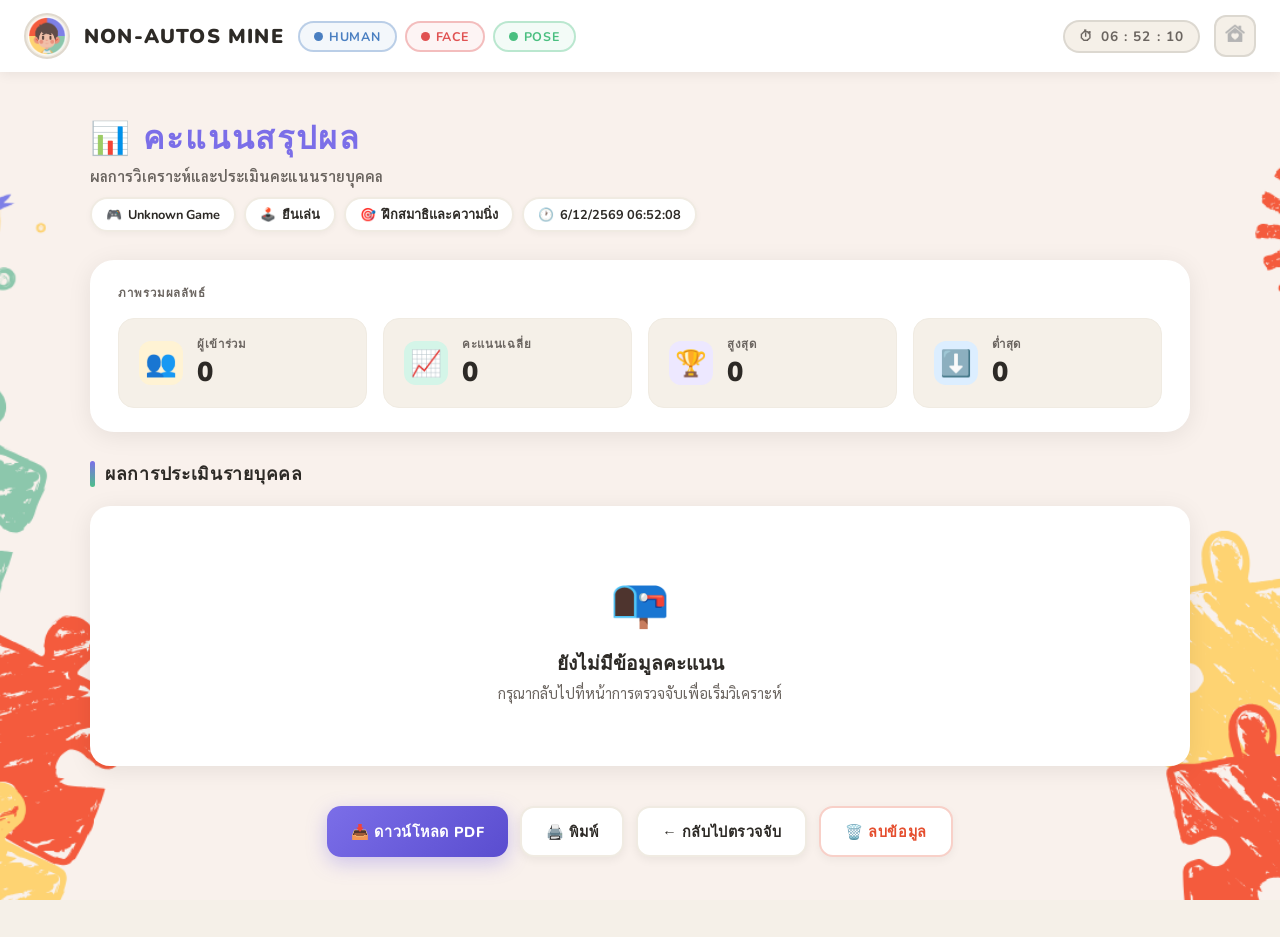
==== commit 0c30c666: "แก้การแสดงผลหน้า Daxhboard ให้อยุ่ใน ID ที่รู้จัก และแก้ระบบคะแนนให้คะแนนยังคงอยู่แม้ไม่อ่ในกล้องแล้" ====
--- a/Website/Dashboard.html
+++ b/Website/Dashboard.html
@@ -675,23 +675,52 @@
     }
 
     // ======================================================
+    // Allowed participants
+    // ======================================================
+    const ALLOWED_NAMES = ['Ying', 'New', 'Tutor'];
+
+    function filterAllowedData(data) {
+        if (!data) return [];
+        return data.filter(child =>
+            ALLOWED_NAMES.some(name =>
+                child.name.trim().toLowerCase() === name.toLowerCase()
+            )
+        );
+    }
+
+    // ======================================================
     // Render Dashboard
     // ======================================================
     function renderDashboard() {
-        const data   = getScoresData();
-        const params = getSessionParams();
+        const rawData = getScoresData();
+        const params  = getSessionParams();
 
         document.getElementById('gameName').textContent    = decodeURIComponent(params.gameName);
         document.getElementById('playMethod').textContent  = PLAY_LABEL[params.playMethod] || params.playMethod;
         document.getElementById('objective').textContent   = OBJ_LABEL[params.objective]   || params.objective;
         document.getElementById('timestamp').textContent   = new Date().toLocaleString('th-TH');
 
-        if (!data || data.length === 0) {
+        // กรองเฉพาะข้อมูลของ Ying, New, Tutor
+        const data = filterAllowedData(rawData);
+
+        if (!rawData || rawData.length === 0) {
             document.getElementById('scoresContainer').innerHTML = `
                 <div class="empty-state">
                     <div class="empty-icon">📭</div>
                     <div class="empty-title">ยังไม่มีข้อมูลคะแนน</div>
                     <div class="empty-desc">กรุณากลับไปที่หน้าการตรวจจับเพื่อเริ่มวิเคราะห์</div>
+                </div>`;
+            updateSummaryStats([]);
+            return;
+        }
+
+        // ถ้าไม่มีข้อมูลของ Ying, New หรือ Tutor เลย → ไม่แสดง Dashboard
+        if (data.length === 0) {
+            document.getElementById('scoresContainer').innerHTML = `
+                <div class="empty-state">
+                    <div class="empty-icon">🚫</div>
+                    <div class="empty-title">ไม่พบข้อมูลที่ได้รับอนุญาต</div>
+                    <div class="empty-desc">Dashboard จะแสดงผลเฉพาะข้อมูลของ Ying, New และ Tutor เท่านั้น</div>
                 </div>`;
             updateSummaryStats([]);
             return;
@@ -734,7 +763,7 @@
         }).join('');
 
         document.getElementById('scoresContainer').innerHTML = html;
-        updateSummaryStats(data);
+        updateSummaryStats(data);  // ใช้ data ที่กรองแล้ว
     }
 
     function updateSummaryStats(data) {
